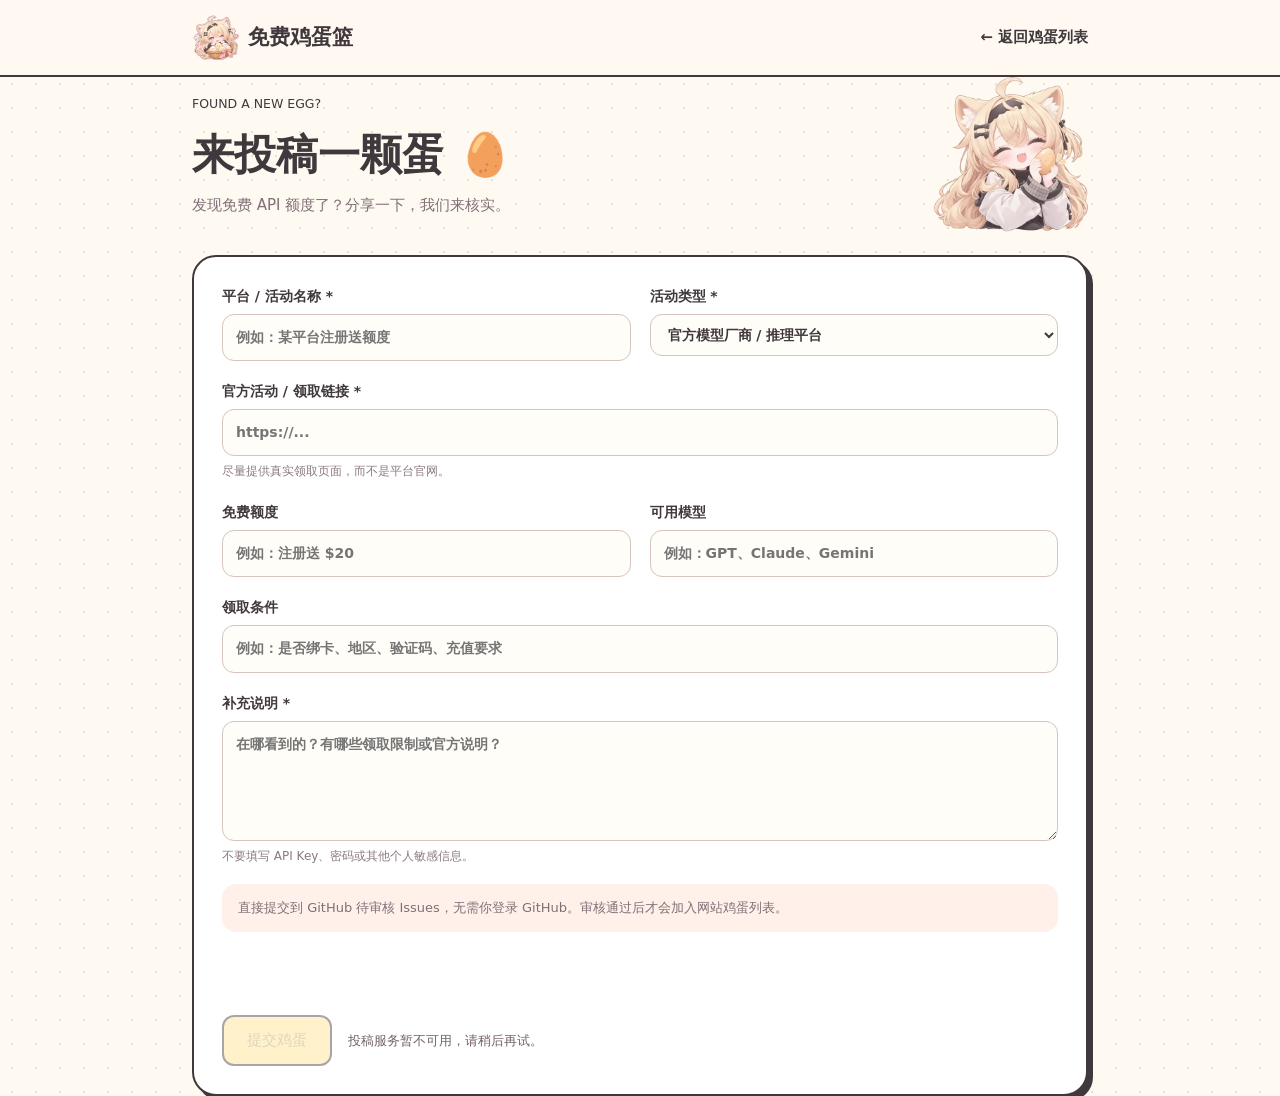
==== submit.html @ 932ca582 "feat: Cloudflare Worker form creates GitHub submission issues" ====
<!doctype html><html lang="zh-CN"><head><meta charset="utf-8"><meta name="viewport" content="width=device-width,initial-scale=1"><meta name="theme-color" content="#fff7e8"><title>投稿一颗蛋｜免费鸡蛋篮</title><link rel="icon" href="./assets/favicon.png?v=3" type="image/png"><style>
:root{--ink:#40383d;--cream:#fffaf1;--yellow:#ffe38e}*{box-sizing:border-box}body{margin:0;background:var(--cream);color:var(--ink);font:15px/1.65 system-ui,"Microsoft YaHei",sans-serif;background-image:radial-gradient(#e9e0d6 .9px,transparent 1px);background-size:24px 24px}a{color:inherit}header{background:#fff9f1;border-bottom:2px solid var(--ink)}.wrap{max-width:940px;margin:auto;padding:0 22px}header .wrap{display:flex;justify-content:space-between;align-items:center;min-height:75px;gap:18px}header a{text-decoration:none;font-weight:800}header .brand{display:flex;align-items:center;gap:8px;font-size:21px}header img{width:48px;height:48px;object-fit:contain}main{padding-top:38px;padding-bottom:70px}.hero{display:flex;align-items:center;justify-content:space-between;gap:20px;margin-bottom:23px}.hero h1{font-size:clamp(30px,5vw,42px);margin:4px 0}.hero p{color:#806f77;margin:0}.hero img{width:155px;max-width:25%;object-fit:contain}.card{background:white;border:2px solid var(--ink);box-shadow:5px 5px var(--ink);border-radius:24px;padding:28px}.fields{display:grid;grid-template-columns:repeat(2,minmax(0,1fr));gap:19px}.field{display:flex;flex-direction:column;gap:6px;font-size:14px;font-weight:750}.field.wide{grid-column:1/-1}.field input,.field select,.field textarea{width:100%;border:1.5px solid #d6c4bd;background:#fffdf8;padding:11px 13px;border-radius:12px;font:inherit;color:var(--ink)}.field textarea{min-height:120px;resize:vertical}.field input:focus,.field select:focus,.field textarea:focus{outline:3px solid #f4cddd}.field small{font-size:12px;font-weight:normal;color:#8b7a80}.explain{background:#fff1e9;border-radius:14px;padding:13px 16px;margin:18px 0;color:#806f77;font-size:13px}.controls{display:flex;align-items:center;gap:16px;flex-wrap:wrap}.btn{background:var(--yellow);border:2px solid var(--ink);border-radius:12px;padding:11px 23px;font-weight:900;font:inherit;cursor:pointer}.btn:disabled{opacity:.45;cursor:not-allowed}.status{color:#74626d;font-size:13px}.result{display:none;margin:15px 0;background:#f3faea;border:1.5px dashed #a4bf85;border-radius:12px;padding:13px}.trap{position:absolute;left:-10000px;opacity:0}.verify{min-height:65px}@media(max-width:620px){.fields{grid-template-columns:1fr}.field.wide{grid-column:auto}.card{padding:18px}.hero img{width:85px}.brand{font-size:17px!important}}
</style></head><body><header><div class="wrap"><a class="brand" href="./"><img src="./assets/brand-mark.webp?v=3" alt="">免费鸡蛋篮</a><a href="./">← 返回鸡蛋列表</a></div></header><main class="wrap"><div class="hero"><div><small>FOUND A NEW EGG?</small><h1>来投稿一颗蛋 🥚</h1><p>发现免费 API 额度了？分享一下，我们来核实。</p></div><img src="./assets/eku-happy.webp" alt="Eku"></div><section class="card"><form id="submission"><div class="fields">
<label class="field">平台 / 活动名称 *<input name="provider" minlength="2" maxlength="100" required placeholder="例如：某平台注册送额度"></label>
<label class="field">活动类型 *<select name="category"><option>官方模型厂商 / 推理平台</option><option>可信公益站</option><option>其他（待评估）</option></select></label>
<label class="field wide">官方活动 / 领取链接 *<input name="claim_url" type="url" pattern="https://.*" maxlength="700" required placeholder="https://..."><small>尽量提供真实领取页面，而不是平台官网。</small></label>
<label class="field">免费额度<input name="credits" maxlength="160" placeholder="例如：注册送 $20"></label>
<label class="field">可用模型<input name="models" maxlength="220" placeholder="例如：GPT、Claude、Gemini"></label>
<label class="field wide">领取条件<input name="requirements" maxlength="320" placeholder="例如：是否绑卡、地区、验证码、充值要求"></label>
<label class="field wide">补充说明 *<textarea name="details" minlength="10" maxlength="2000" required placeholder="在哪看到的？有哪些领取限制或官方说明？"></textarea><small>不要填写 API Key、密码或其他个人敏感信息。</small></label>
</div><label class="trap" aria-hidden="true">网站<input name="website" tabindex="-1" autocomplete="off"></label>
<p class="explain">直接提交到 GitHub 待审核 Issues，无需你登录 GitHub。审核通过后才会加入网站鸡蛋列表。</p>
<div id="captcha" class="verify"></div><div class="controls"><button id="send" type="submit" class="btn" disabled>提交鸡蛋</button><div id="state" class="status" role="status" aria-live="polite">正在检查投稿服务…</div></div><div id="result" class="result" role="status"></div></form></section></main>
<script>
(()=>{"use strict";const form=document.querySelector("#submission"),send=document.querySelector("#send"),state=document.querySelector("#state"),box=document.querySelector("#captcha"),result=document.querySelector("#result");let key="",captcha="",widget=null,enabled=false;
function msg(s){state.textContent=s}function reset(){captcha="";if(window.turnstile&&widget!==null)window.turnstile.reset(widget)}
async function init(){try{const response=await fetch("./api/submissions/config",{cache:"no-store"});if(!response.ok)throw Error();const conf=await response.json();if(!conf.enabled||!conf.siteKey){msg("投稿通道正在配置中，暂时无法提交。");return}key=conf.siteKey;
const s=document.createElement("script");s.src="https://challenges.cloudflare.com/turnstile/v0/api.js?render=explicit";s.async=true;s.onload=()=>{widget=window.turnstile.render(box,{sitekey:key,callback:v=>{captcha=v;msg("验证完成，可以投稿。")},"expired-callback":()=>{captcha="";msg("验证过期，请重新完成。")},"error-callback":()=>{captcha="";msg("验证失败，请刷新重试。")}});enabled=true;send.disabled=false;msg("填写后即可投稿。")};s.onerror=()=>msg("人机验证加载失败，请刷新重试。");document.head.appendChild(s)}
catch{msg("投稿服务暂不可用，请稍后再试。")}}
form.addEventListener("submit",async e=>{e.preventDefault();result.style.display="none";if(!enabled)return;if(!form.reportValidity())return;if(!captcha){msg("请先完成人机验证。");return}send.disabled=true;msg("正在提交…");const data=Object.fromEntries(new FormData(form).entries());data.turnstile_token=captcha;try{const r=await fetch("./api/submissions",{method:"POST",headers:{"content-type":"application/json"},body:JSON.stringify(data)});const o=await r.json();if(!r.ok||!o.ok)throw Error(o.message||"投稿失败");form.reset();result.textContent="投稿成功，已经进入待审核列表！ ";if(o.issue_url&&o.issue_url.startsWith("https://github.com/if-u-can/free-ai-credits/issues/")){const a=document.createElement("a");a.href=o.issue_url;a.target="_blank";a.rel="noopener noreferrer";a.textContent="查看投稿 #"+o.issue_number;result.appendChild(a)}result.style.display="block";msg("收到你的鸡蛋啦。");reset()}catch(err){msg(err.message||"投稿失败，请稍后重试。");reset()}finally{send.disabled=!enabled}});
init()})();
</script></body></html>
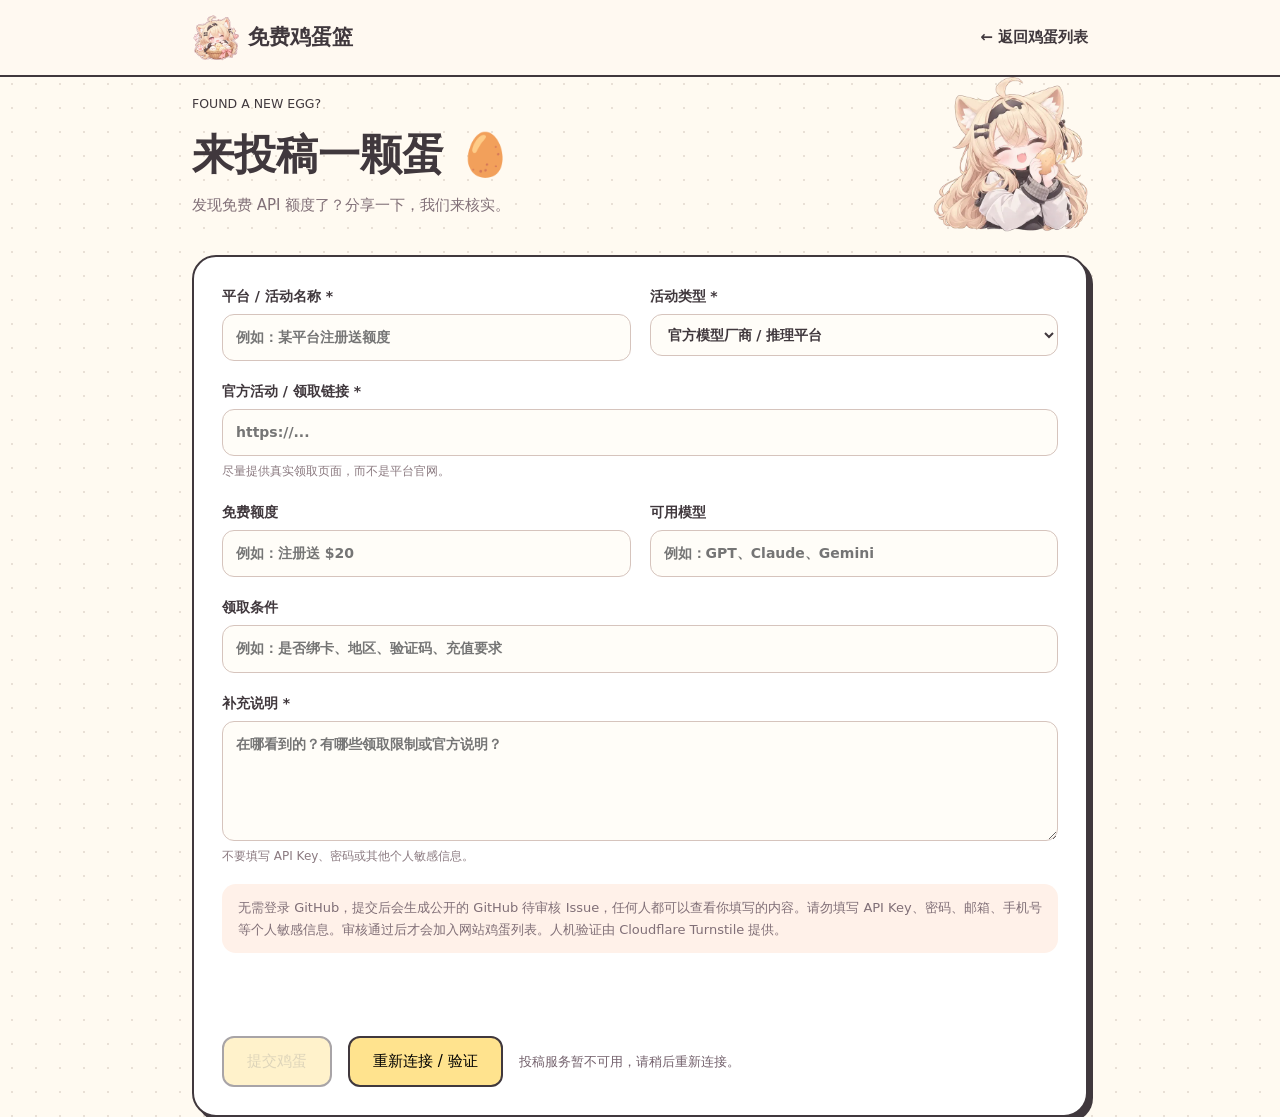
==== commit 0143dc99: "fix: complete site submission review flow with private Sheets mirror" ====
--- a/submit.html
+++ b/submit.html
@@ -10,14 +10,82 @@
 <label class="field wide">领取条件<input name="requirements" maxlength="320" placeholder="例如：是否绑卡、地区、验证码、充值要求"></label>
 <label class="field wide">补充说明 *<textarea name="details" minlength="10" maxlength="2000" required placeholder="在哪看到的？有哪些领取限制或官方说明？"></textarea><small>不要填写 API Key、密码或其他个人敏感信息。</small></label>
 </div><label class="trap" aria-hidden="true">网站<input name="website" tabindex="-1" autocomplete="off"></label>
-<p class="explain">直接提交到 GitHub 待审核 Issues，无需你登录 GitHub。审核通过后才会加入网站鸡蛋列表。</p>
-<div id="captcha" class="verify"></div><div class="controls"><button id="send" type="submit" class="btn" disabled>提交鸡蛋</button><div id="state" class="status" role="status" aria-live="polite">正在检查投稿服务…</div></div><div id="result" class="result" role="status"></div></form></section></main>
+<p class="explain">无需登录 GitHub，提交后会生成公开的 GitHub 待审核 Issue，任何人都可以查看你填写的内容。请勿填写 API Key、密码、邮箱、手机号等个人敏感信息。审核通过后才会加入网站鸡蛋列表。人机验证由 Cloudflare Turnstile 提供。</p>
+<div id="captcha" class="verify"></div><div class="controls"><button id="send" type="submit" class="btn" disabled>提交鸡蛋</button><button id="retry" type="button" class="btn" hidden>重新连接 / 验证</button><div id="state" class="status" role="status" aria-live="polite">正在检查投稿服务…</div></div><div id="result" class="result" role="status"></div></form></section></main>
 <script>
-(()=>{"use strict";const form=document.querySelector("#submission"),send=document.querySelector("#send"),state=document.querySelector("#state"),box=document.querySelector("#captcha"),result=document.querySelector("#result");let key="",captcha="",widget=null,enabled=false;
-function msg(s){state.textContent=s}function reset(){captcha="";if(window.turnstile&&widget!==null)window.turnstile.reset(widget)}
-async function init(){try{const response=await fetch("./api/submissions/config",{cache:"no-store"});if(!response.ok)throw Error();const conf=await response.json();if(!conf.enabled||!conf.siteKey){msg("投稿通道正在配置中，暂时无法提交。");return}key=conf.siteKey;
-const s=document.createElement("script");s.src="https://challenges.cloudflare.com/turnstile/v0/api.js?render=explicit";s.async=true;s.onload=()=>{widget=window.turnstile.render(box,{sitekey:key,callback:v=>{captcha=v;msg("验证完成，可以投稿。")},"expired-callback":()=>{captcha="";msg("验证过期，请重新完成。")},"error-callback":()=>{captcha="";msg("验证失败，请刷新重试。")}});enabled=true;send.disabled=false;msg("填写后即可投稿。")};s.onerror=()=>msg("人机验证加载失败，请刷新重试。");document.head.appendChild(s)}
-catch{msg("投稿服务暂不可用，请稍后再试。")}}
-form.addEventListener("submit",async e=>{e.preventDefault();result.style.display="none";if(!enabled)return;if(!form.reportValidity())return;if(!captcha){msg("请先完成人机验证。");return}send.disabled=true;msg("正在提交…");const data=Object.fromEntries(new FormData(form).entries());data.turnstile_token=captcha;try{const r=await fetch("./api/submissions",{method:"POST",headers:{"content-type":"application/json"},body:JSON.stringify(data)});const o=await r.json();if(!r.ok||!o.ok)throw Error(o.message||"投稿失败");form.reset();result.textContent="投稿成功，已经进入待审核列表！ ";if(o.issue_url&&o.issue_url.startsWith("https://github.com/if-u-can/free-ai-credits/issues/")){const a=document.createElement("a");a.href=o.issue_url;a.target="_blank";a.rel="noopener noreferrer";a.textContent="查看投稿 #"+o.issue_number;result.appendChild(a)}result.style.display="block";msg("收到你的鸡蛋啦。");reset()}catch(err){msg(err.message||"投稿失败，请稍后重试。");reset()}finally{send.disabled=!enabled}});
-init()})();
-</script></body></html>+(() => {
+  "use strict";
+  const form=document.querySelector("#submission"),send=document.querySelector("#send"),state=document.querySelector("#state"),box=document.querySelector("#captcha"),result=document.querySelector("#result"),retry=document.querySelector("#retry");
+  let key="",captcha="",widget=null,enabled=false,busy=false,loading=false;
+  function msg(value){state.textContent=value}
+  function controls(){send.disabled=busy||!enabled||!captcha;retry.disabled=busy||loading}
+  function failure(value){captcha="";loading=false;retry.hidden=false;msg(value);controls()}
+  function reset(){captcha="";controls();if(window.turnstile&&widget!==null)window.turnstile.reset(widget)}
+  async function request(url,options){
+    const controller=new AbortController(),timer=setTimeout(()=>controller.abort(),30000);
+    try{
+      const response=await fetch(url,{...options,signal:controller.signal});
+      let value;
+      try{value=await response.json()}catch(error){if(error.name==="AbortError")throw error;throw Error("投稿服务暂不可用，请重新验证后稍后重试。")}
+      return {response,value};
+    }finally{clearTimeout(timer)}
+  }
+  function render(){
+    loading=false;
+    try{
+      widget=window.turnstile.render(box,{
+        sitekey:key,action:"submission",
+        callback:value=>{captcha=value;retry.hidden=true;controls();if(!busy)msg("验证完成，可以投稿。")},
+        "expired-callback":()=>{failure("验证过期，请重新完成验证。")},
+        "timeout-callback":()=>{failure("验证超时，请重新验证。")},
+        "error-callback":()=>{failure("验证失败，请点击重新验证。");return true}
+      });
+      enabled=true;controls();msg("填写后请完成人机验证。")
+    }catch{enabled=false;failure("人机验证加载失败，请重新连接。")}
+  }
+  async function init(){
+    if(loading||busy)return;
+    loading=true;enabled=false;captcha="";retry.hidden=true;controls();msg("正在检查投稿服务…");
+    try{
+      const {response,value:conf}=await request("./api/submissions/config",{cache:"no-store"});
+      if(!response.ok)throw Error();
+      if(!conf.enabled||typeof conf.siteKey!=="string"||!conf.siteKey){failure("投稿通道正在配置中，暂时无法提交。");return}
+      key=conf.siteKey;
+      const script=document.createElement("script");
+      script.src="https://challenges.cloudflare.com/turnstile/v0/api.js?render=explicit";script.async=true;
+      let settled=false;
+      const finish=()=>{if(settled)return false;settled=true;clearTimeout(timer);return true};
+      const failed=()=>{if(!finish())return;script.remove();failure("人机验证加载失败，请重新连接。")};
+      const timer=setTimeout(failed,15000);
+      script.onload=()=>{if(finish())render()};
+      script.onerror=failed;
+      document.head.appendChild(script);
+    }catch{failure("投稿服务暂不可用，请稍后重新连接。")}
+  }
+  retry.addEventListener("click",()=>{
+    if(busy||loading)return;
+    retry.hidden=true;
+    if(enabled&&widget!==null){msg("请重新完成人机验证。");reset()}
+    else return init();
+  });
+  form.addEventListener("submit",async event=>{
+    event.preventDefault();
+    if(busy||!enabled)return;
+    if(!form.reportValidity())return;
+    if(!captcha){msg("请先完成人机验证。");return}
+    result.style.display="none";busy=true;controls();msg("正在提交…");
+    const data=Object.fromEntries(new FormData(form).entries());data.turnstile_token=captcha;
+    try{
+      const {response,value:receipt}=await request("./api/submissions",{method:"POST",headers:{"content-type":"application/json"},body:JSON.stringify(data)});
+      if(!response.ok||receipt?.ok!==true)throw Error(typeof receipt?.message==="string"?receipt.message:"投稿失败，请重新验证后重试。");
+      if(!Number.isSafeInteger(receipt.issue_number)||receipt.issue_number<1||receipt.issue_url!=="https://github.com/if-u-can/free-ai-credits/issues/"+receipt.issue_number)throw Error("暂时无法确认投稿结果，内容已保留，请重新验证后重试。");
+      form.reset();
+      result.textContent=receipt.duplicate?"这个链接已有投稿记录，请查看审核进度。 ":"投稿成功，已经进入待审核列表！ ";
+      const link=document.createElement("a");link.href=receipt.issue_url;link.target="_blank";link.rel="noopener noreferrer";link.textContent="查看投稿 #"+receipt.issue_number;result.appendChild(link);
+      result.style.display="block";msg(receipt.duplicate?"已找到这个链接的投稿记录。":"收到你的鸡蛋啦。");
+    }catch(error){msg(error.name==="AbortError"?"投稿连接超时，内容已保留，请重新验证后重试。":error instanceof TypeError?"网络连接失败，内容已保留，请重新验证后重试。":error.message||"投稿失败，请重新验证后重试。")}
+    finally{busy=false;reset();controls()}
+  });
+  init();
+})();
+</script></body></html>
